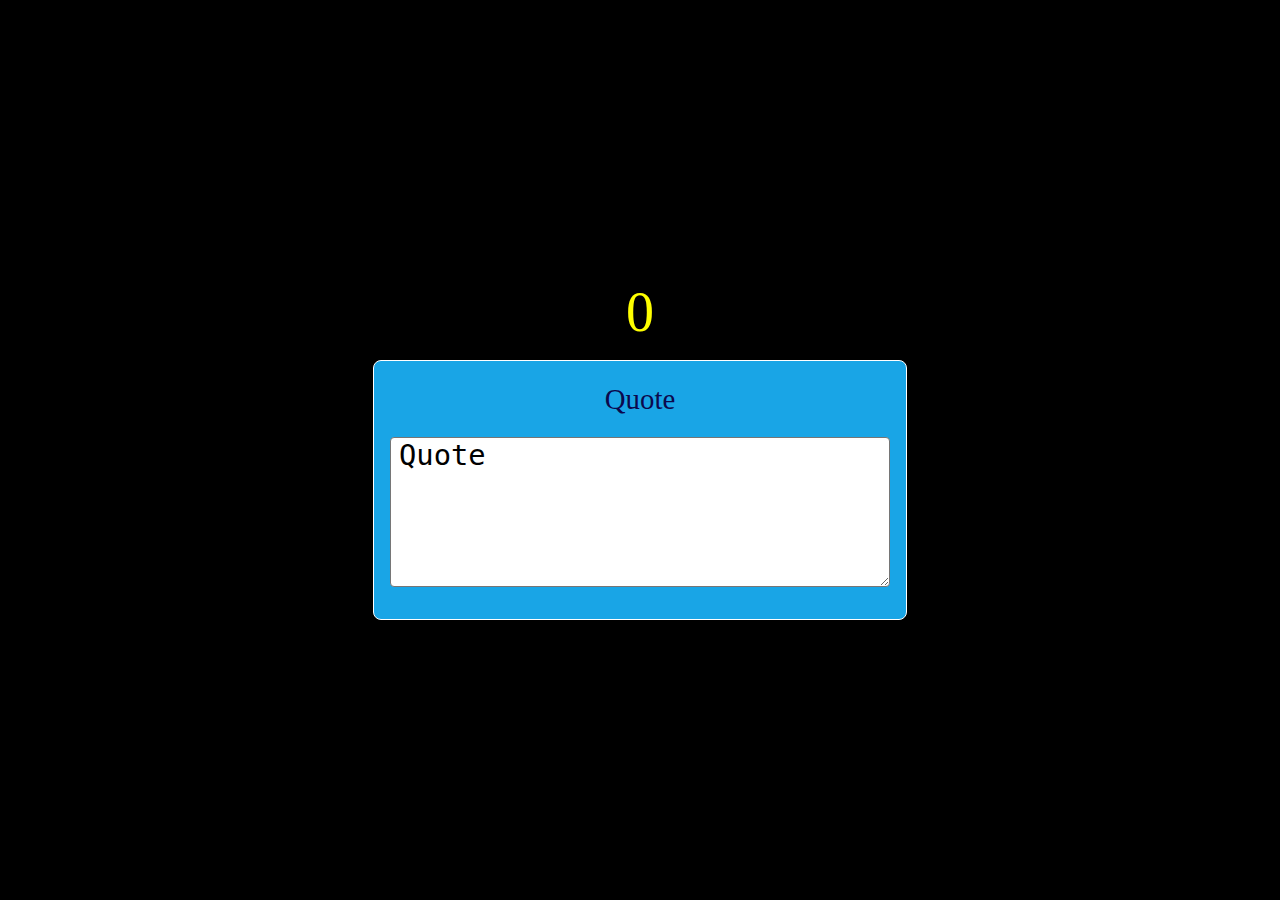
==== index.html @ 0e0c8bce "all done" ====
<!DOCTYPE html>
<html lang="en">

<head>
    <meta charset="UTF-8">
    <meta http-equiv="X-UA-Compatible" content="IE=edge">
    <meta name="viewport" content="width=device-width, initial-scale=1.0">
    <title>Speed Typing</title>
    <link rel="stylesheet" href="style.css">
</head>

<body>
    <div class="timer" id="timer">0</div>
    <div class="container">
        <div class="quote-display" id="quotedisplay">Quote</div>
        <textarea id="quoteinput" class="quote-input" row="5">Quote</textarea>
    </div>

    <script src="app.js"></script>
</body>
</html>
---- style.css ----
*,
*::after,
*::before {
    margin: 0;
    padding: 0;
    box-sizing: border-box;
}

body {
    display: flex;
    flex-direction: column;
    justify-content: center;
    align-items: center;
    height: 100vh;
    background-color: black;
    color: white;
}

.timer {
    font-size: 3.5rem;
    margin-bottom: 1rem;
    color: yellow;
}

.container {
    border:1px solid white;
    padding:1rem;
    border-radius: 0.5rem;
    background:rgba(28, 183, 255, 0.9);
    display: flex;
    flex-direction: column;
    
}
.quote-display{
    margin-bottom: 1rem;
    width:500px;
    font-size: 1.8rem;
    padding:0.35rem;
    color:rgb(12, 8, 77);
    text-align: center;
}
.quote-input{
    border-radius: 0.25rem;
    padding-left: 0.5rem;
    margin-bottom: 1rem;
    width: 500px;
    height:150px;
    font-size: 1.8rem;
}
.correct{
    color:rgb(0, 245, 0);
}
.incorrect{
    color:rgb(248, 63, 63);
    text-decoration: underline;
}
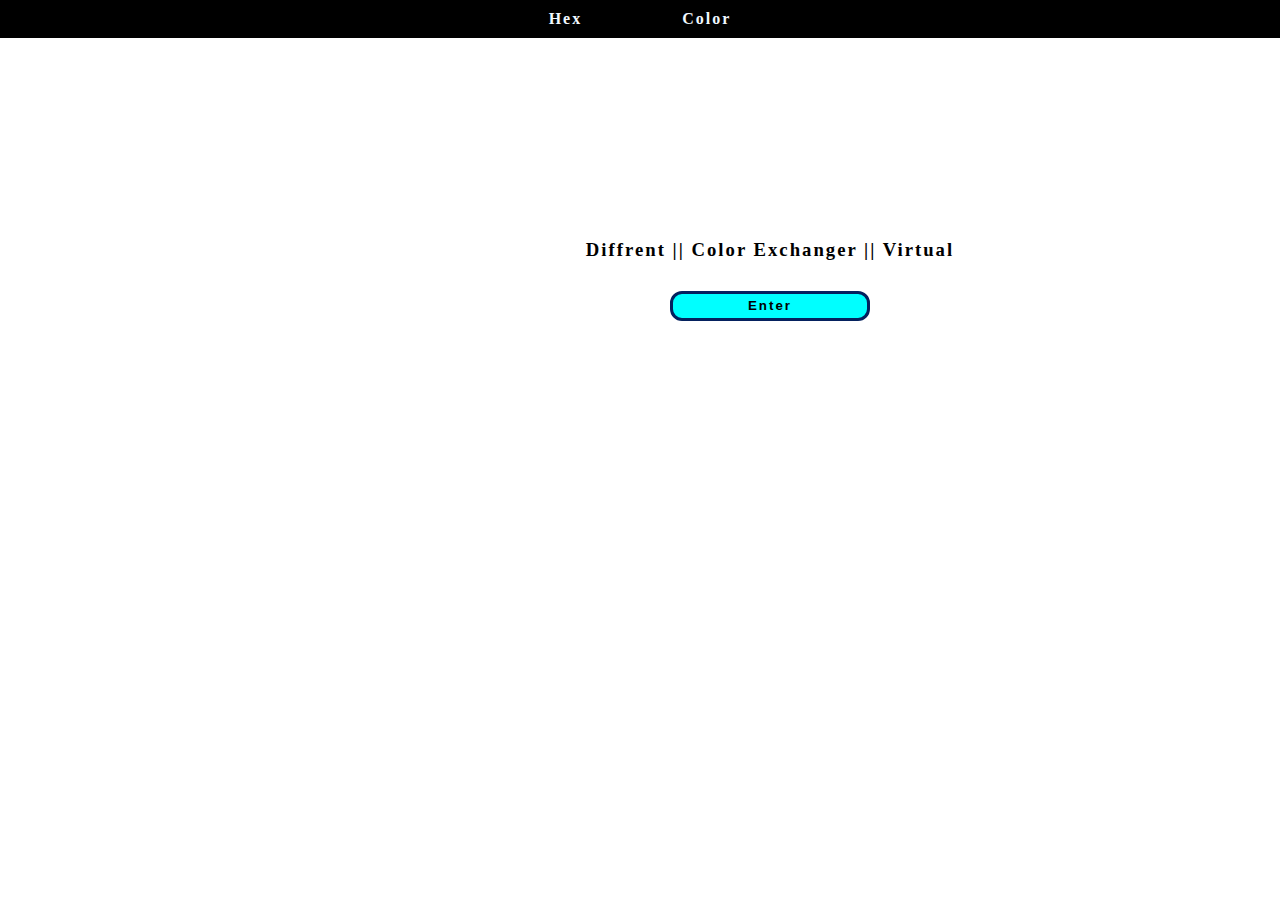
==== commit 657efdc5: "done" ====
--- a/index.html
+++ b/index.html
@@ -1,21 +1,29 @@
-<!DOCTYPE html>
-<html lang="en">
-
-<head>
-    <meta charset="UTF-8">
-    <meta http-equiv="X-UA-Compatible" content="IE=edge">
-    <meta name="viewport" content="width=device-width, initial-scale=1.0">
-    <title>Speed Typing</title>
-    <link rel="stylesheet" href="style.css">
-</head>
-
-<body>
-    <div class="timer" id="timer">0</div>
-    <div class="container">
-        <div class="quote-display" id="quotedisplay">Quote</div>
-        <textarea id="quoteinput" class="quote-input" row="5">Quote</textarea>
-    </div>
-
-    <script src="app.js"></script>
-</body>
-</html>+<!DOCTYPE html>
+<html lang="en">
+  <head>
+    <meta charset="UTF-8" />
+    <meta http-equiv="X-UA-Compatible" content="IE=edge" />
+    <meta name="viewport" content="width=device-width, initial-scale=1.0" />
+    <title>Color Fliper</title>
+    <link rel="stylesheet" href="style.css" />
+  </head>
+  <body>
+    <nav>
+      <ul>
+        <li><a href="">Hex</a></li>
+        <li><a href="">Color</a></li>
+      </ul>
+    </nav>
+    <main>
+      <div class="container">
+        <h3 class="header">
+          Diffrent || <span class="color">Color Exchanger</span> || Virtual
+        </h3>
+        <div class="container1">
+          <button class='btnclass' id="btn">Enter</button>
+        </div>
+      </div>
+    </main>
+    <script src="script.js"></script>
+  </body>
+</html>
--- a/style.css
+++ b/style.css
@@ -1,56 +1,71 @@
-*,
-*::after,
-*::before {
+* {
     margin: 0;
     padding: 0;
     box-sizing: border-box;
 }
 
-body {
+nav {
+    background-color: black;
+    color: aliceblue;
+}
+
+nav ul {
     display: flex;
-    flex-direction: column;
+    flex-direction: row;
     justify-content: center;
     align-items: center;
-    height: 100vh;
-    background-color: black;
-    color: white;
 }
 
-.timer {
-    font-size: 3.5rem;
-    margin-bottom: 1rem;
-    color: yellow;
+nav ul li {
+    margin: 10px 50px;
+    list-style: none;
+
+}
+
+nav ul li a {
+    color: aliceblue;
+    text-decoration: none;
+    font-weight: bold;
+    letter-spacing: 2px;
+}
+
+#btn {
+    display: flex;
+    flex-direction: row;
+    justify-content: center;
+    align-items: center;
+    border-radius: 12px;
+    border: 3px solid rgb(4, 33, 94);
+    background-color: aqua;
+    font-weight: bold;
+    width: 200px;
+    height: 30px;
+    letter-spacing: 2px;
+
 }
 
 .container {
-    border:1px solid white;
-    padding:1rem;
-    border-radius: 0.5rem;
-    background:rgba(28, 183, 255, 0.9);
+    border: 3px solid white;
+    /*/background-color: black;
+    //color: aliceblue;*/
+    height: 100px;
+    width: 600px;
     display: flex;
     flex-direction: column;
+    border-radius: 12px;
+    justify-content: center;
+    align-items: center;
+    margin: 15% 25%;
+    letter-spacing: 2px;
+    transform: translateX(25%);
+
+}
+
+.container1 {
+
+    margin-top: 5%;
+}
+
+.color {
     
-}
-.quote-display{
-    margin-bottom: 1rem;
-    width:500px;
-    font-size: 1.8rem;
-    padding:0.35rem;
-    color:rgb(12, 8, 77);
-    text-align: center;
-}
-.quote-input{
-    border-radius: 0.25rem;
-    padding-left: 0.5rem;
-    margin-bottom: 1rem;
-    width: 500px;
-    height:150px;
-    font-size: 1.8rem;
-}
-.correct{
-    color:rgb(0, 245, 0);
-}
-.incorrect{
-    color:rgb(248, 63, 63);
-    text-decoration: underline;
 }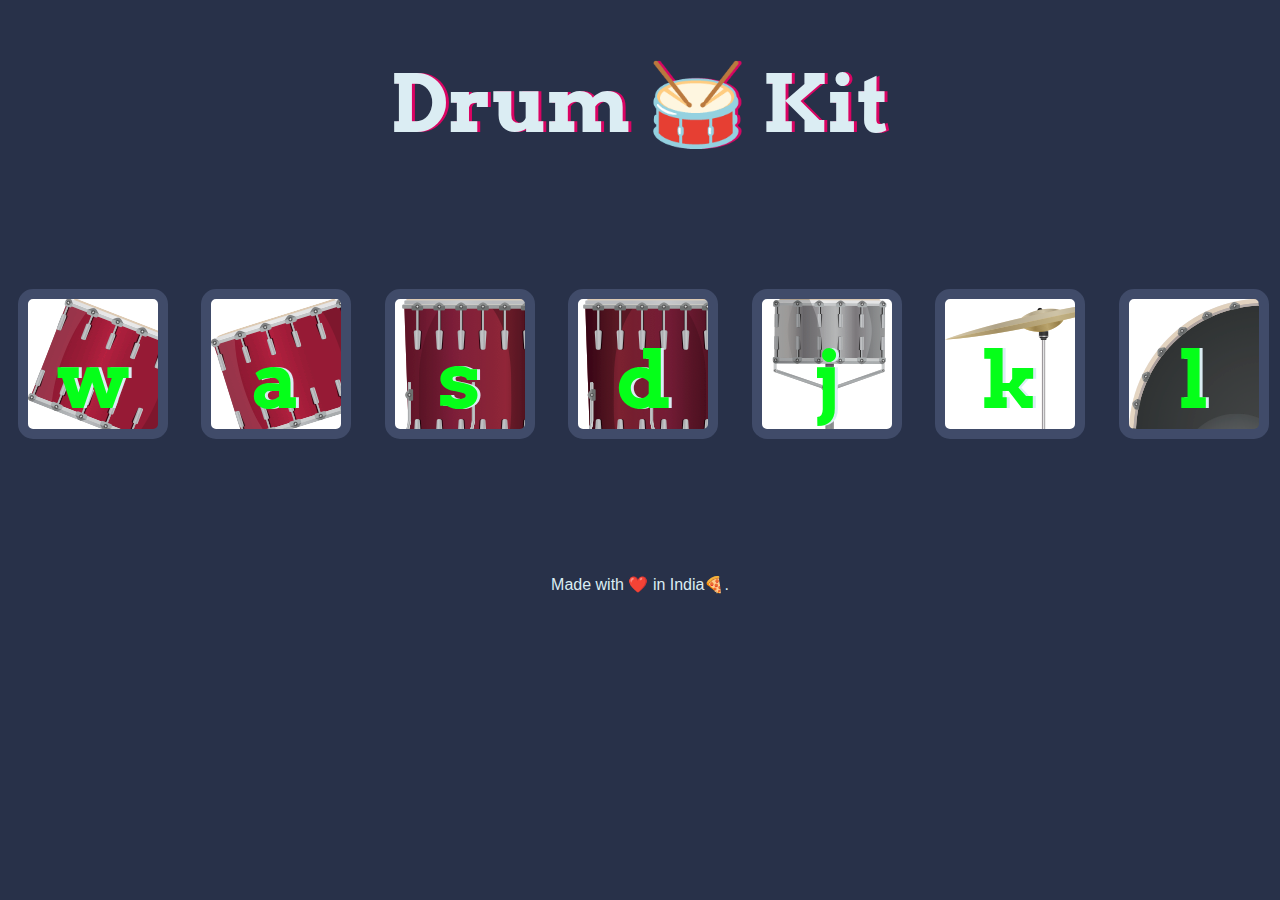
==== commit 2c3d0174: "added" ====
--- a/index.html
+++ b/index.html
@@ -1,29 +1,31 @@
 <!DOCTYPE html>
-<html lang="en">
-  <head>
-    <meta charset="UTF-8" />
-    <meta http-equiv="X-UA-Compatible" content="IE=edge" />
-    <meta name="viewport" content="width=device-width, initial-scale=1.0" />
-    <title>Color Fliper</title>
-    <link rel="stylesheet" href="style.css" />
-  </head>
-  <body>
-    <nav>
-      <ul>
-        <li><a href="">Hex</a></li>
-        <li><a href="">Color</a></li>
-      </ul>
-    </nav>
-    <main>
-      <div class="container">
-        <h3 class="header">
-          Diffrent || <span class="color">Color Exchanger</span> || Virtual
-        </h3>
-        <div class="container1">
-          <button class='btnclass' id="btn">Enter</button>
-        </div>
-      </div>
-    </main>
-    <script src="script.js"></script>
-  </body>
-</html>
+<html lang="en" dir="ltr">
+
+<head>
+  <meta charset="utf-8">
+  <title>Drum Kit</title>
+  <link rel="stylesheet" href="styles.css">
+  <link href="https://fonts.googleapis.com/css?family=Arvo" rel="stylesheet">
+</head>
+
+<body>
+
+  <h1 id="title">Drum 🥁 Kit</h1>
+  <div class="set">
+    <button class="w drum">w</button>
+    <button class="a drum">a</button>
+    <button class="s drum">s</button>
+    <button class="d drum">d</button> 
+    <button class="j drum">j</button>
+    <button class="k drum">k</button>
+    <button class="l drum">l</button> 
+  </div>
+
+
+  <script src="index.js"></script>
+</body>
+<footer>
+  Made with ❤️ in India🍕.
+</footer>
+
+</html>
--- a/styles.css
+++ b/styles.css
@@ -0,0 +1,95 @@
+body {
+  text-align: center;
+  background-color: #283149;
+}
+
+h1 {
+  font-size: 5rem;
+  color: #DBEDF3;
+  font-family: "Arvo", cursive;
+  text-shadow: 3px 0 #DA0463;
+
+}
+
+footer {
+  color: #DBEDF3;
+  font-family: sans-serif;
+}
+
+.w {
+  background-image: url("images/tom1.png");
+}
+
+.a {
+  background-image: url("images/tom2.png");
+  
+}
+
+.s {
+  background-image: url("images/tom3.png");
+  
+}
+
+.d {
+  background-image: url("images/tom4.png");
+  
+}
+
+.j {
+  background-image: url("images/snare.png");
+  
+}
+
+.k {
+  background-image: url("images/crash.png");
+  
+}
+
+.l {
+  background-image: url("images/kick.png");
+
+}
+
+.set {
+  margin: 10% auto;
+  display: grid;
+  grid-template-columns: repeat(auto-fit, minmax(150px, 1fr));
+  grid-gap:20px;
+}
+
+.game-over {
+  background-color: red;
+  opacity: 0.8;
+}
+
+.pressed {
+  box-shadow: 0 3px 4px 0 #DBEDF3;
+  opacity: 0.5;
+}
+
+.red {
+  color: red;
+}
+
+.drum {
+  outline: none;
+  border: 10px solid #404B69;
+  font-size: 5rem;
+  font-family: 'Arvo', cursive;
+  line-height: 2;
+  font-weight: 900;
+  color: #05ff19;
+  text-shadow: 3px 0 #DBEDF3;
+  border-radius: 15px;
+  display:inline-block;
+  width: 150px;
+  height: 150px;
+  text-align: center;
+  margin: 10px;
+  background-color: white;
+}
+
+.pressed{
+  box-shadow: 0 3px 4px 0 yellow;
+  opacity:0.6;
+}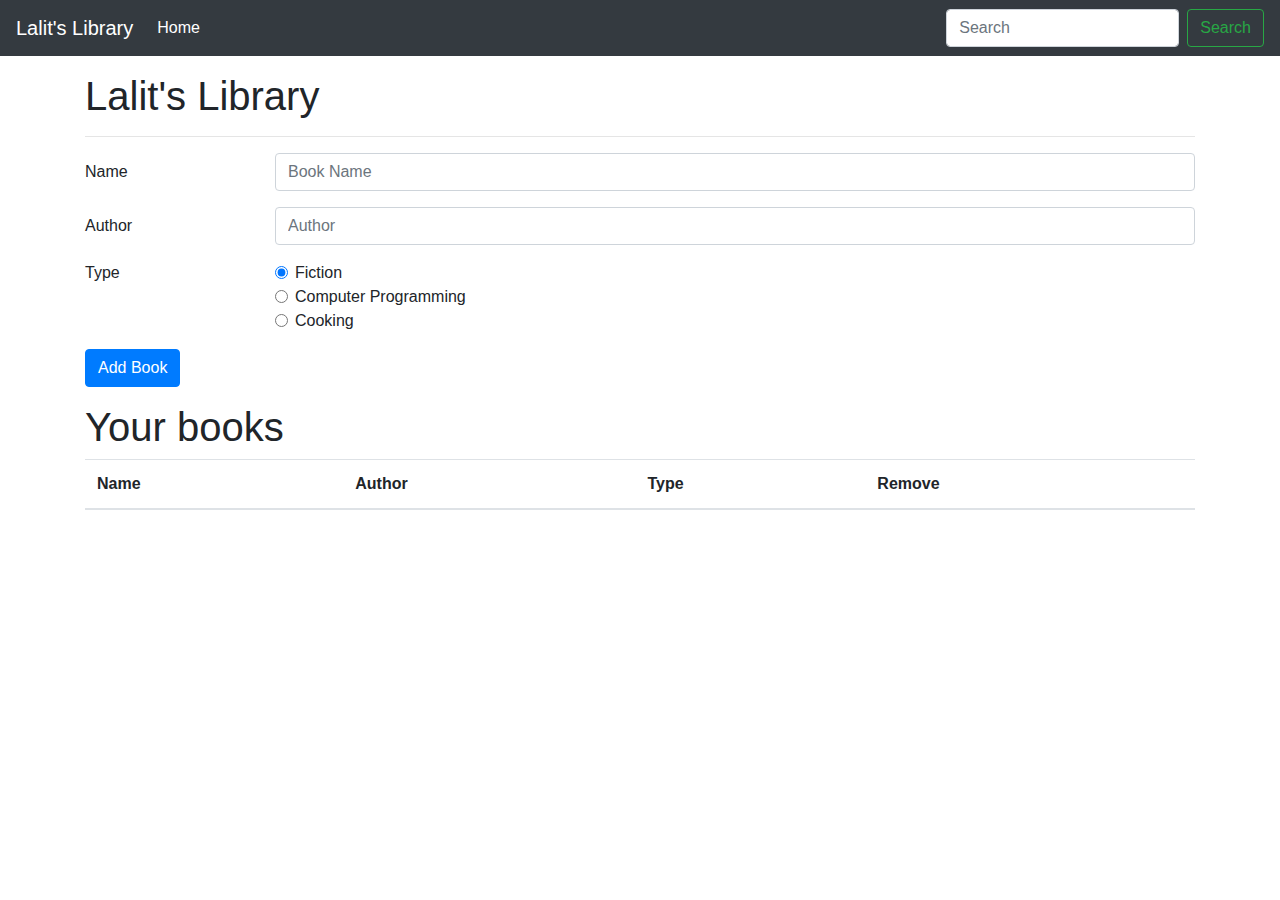
==== commit ca1a3d00: "added" ====
--- a/index.html
+++ b/index.html
@@ -1,31 +1,127 @@
-<!DOCTYPE html>
-<html lang="en" dir="ltr">
+<!doctype html>
+<html lang="en">
 
 <head>
-  <meta charset="utf-8">
-  <title>Drum Kit</title>
-  <link rel="stylesheet" href="styles.css">
-  <link href="https://fonts.googleapis.com/css?family=Arvo" rel="stylesheet">
+    <!-- Required meta tags -->
+    <meta charset="utf-8">
+    <meta name="viewport" content="width=device-width, initial-scale=1, shrink-to-fit=no">
+
+    <!-- Bootstrap CSS -->
+    <link rel="stylesheet" href="https://stackpath.bootstrapcdn.com/bootstrap/4.3.1/css/bootstrap.min.css"
+        integrity="sha384-ggOyR0iXCbMQv3Xipma34MD+dH/1fQ784/j6cY/iJTQUOhcWr7x9JvoRxT2MZw1T" crossorigin="anonymous">
+
+    <title>Welcome to Harry Potter Library</title>
 </head>
 
 <body>
+    <nav class="navbar navbar-expand-lg navbar-dark bg-dark">
+        <a class="navbar-brand" href="#">Lalit's Library</a>
+        <button class="navbar-toggler" type="button" data-toggle="collapse" data-target="#navbarSupportedContent"
+            aria-controls="navbarSupportedContent" aria-expanded="false" aria-label="Toggle navigation">
+            <span class="navbar-toggler-icon"></span>
+        </button>
 
-  <h1 id="title">Drum 🥁 Kit</h1>
-  <div class="set">
-    <button class="w drum">w</button>
-    <button class="a drum">a</button>
-    <button class="s drum">s</button>
-    <button class="d drum">d</button> 
-    <button class="j drum">j</button>
-    <button class="k drum">k</button>
-    <button class="l drum">l</button> 
-  </div>
+        <div class="collapse navbar-collapse" id="navbarSupportedContent">
+            <ul class="navbar-nav mr-auto">
+                <li class="nav-item active">
+                    <a class="nav-link" href="#">Home <span class="sr-only">(current)</span></a>
+                </li>
+
+            </ul>
+            <form class="form-inline my-2 my-lg-0">
+                <input class="form-control mr-sm-2" id="searchTxt" type="search" placeholder="Search"
+                    aria-label="Search">
+                <button class="btn btn-outline-success my-2 my-sm-0" type="submit">Search</button>
+            </form>
+        </div>
+    </nav>
+
+    <div id="message"></div>
 
 
-  <script src="index.js"></script>
+    <div class="container my-3">
+        <h1>Lalit's Library</h1>
+        <hr>
+        <form id="libraryForm">
+            <div class="form-group row">
+                <label for="bookName" class="col-sm-2 col-form-label">Name</label>
+                <div class="col-sm-10">
+                    <input type="text" class="form-control" id="bookName" placeholder="Book Name">
+                </div>
+            </div>
+            <div class="form-group row">
+                <label for="Author" class="col-sm-2 col-form-label">Author</label>
+                <div class="col-sm-10">
+                    <input type="text" class="form-control" id="author" placeholder="Author">
+                </div>
+            </div>
+            <fieldset class="form-group">
+                <div class="row">
+                    <legend class="col-form-label col-sm-2 pt-0">Type</legend>
+                    <div class="col-sm-10">
+                        <div class="form-check">
+                            <input class="form-check-input" type="radio" name="type" id="fiction" value="fiction"
+                                checked>
+                            <label class="form-check-label" for="fiction">
+                                Fiction
+                            </label>
+                        </div>
+                        <div class="form-check">
+                            <input class="form-check-input" type="radio" name="type" id="programming"
+                                value="programming">
+                            <label class="form-check-label" for="programming">
+                                Computer Programming
+                            </label>
+                        </div>
+                        <div class="form-check disabled">
+                            <input class="form-check-input" type="radio" name="type" id="cooking" value="cooking">
+                            <label class="form-check-label" for="cooking">
+                                Cooking
+                            </label>
+                        </div>
+                    </div>
+                </div>
+            </fieldset>
+
+            <div class="form-group row">
+                <div class="col-sm-10">
+                    <button type="submit" class="btn btn-primary">Add Book</button>
+                </div>
+            </div>
+        </form>
+
+        <div id="table">
+            <h1>Your books</h1>
+
+            <table class="table table-striped">
+                <thead>
+                    <tr>
+                        <th scope="col">Name</th>
+                        <th scope="col">Author</th>
+                        <th scope="col">Type</th>
+                        <th scope="col">Remove</th>
+                    </tr>
+                </thead>
+                <tbody id='tableBody'>
+
+                </tbody>
+            </table>
+        </div>
+    </div>
+
+    <script src="most.js"></script>
+    <!-- Optional JavaScript -->
+    <!-- jQuery first, then Popper.js, then Bootstrap JS -->
+    <!-- <script src="index.js"></script> -->
+    <script src="https://code.jquery.com/jquery-3.3.1.slim.min.js"
+        integrity="sha384-q8i/X+965DzO0rT7abK41JStQIAqVgRVzpbzo5smXKp4YfRvH+8abtTE1Pi6jizo" crossorigin="anonymous">
+    </script>
+    <script src="https://cdnjs.cloudflare.com/ajax/libs/popper.js/1.14.7/umd/popper.min.js"
+        integrity="sha384-UO2eT0CpHqdSJQ6hJty5KVphtPhzWj9WO1clHTMGa3JDZwrnQq4sF86dIHNDz0W1" crossorigin="anonymous">
+    </script>
+    <script src="https://stackpath.bootstrapcdn.com/bootstrap/4.3.1/js/bootstrap.min.js"
+        integrity="sha384-JjSmVgyd0p3pXB1rRibZUAYoIIy6OrQ6VrjIEaFf/nJGzIxFDsf4x0xIM+B07jRM" crossorigin="anonymous">
+    </script>
 </body>
-<footer>
-  Made with ❤️ in India🍕.
-</footer>
 
 </html>
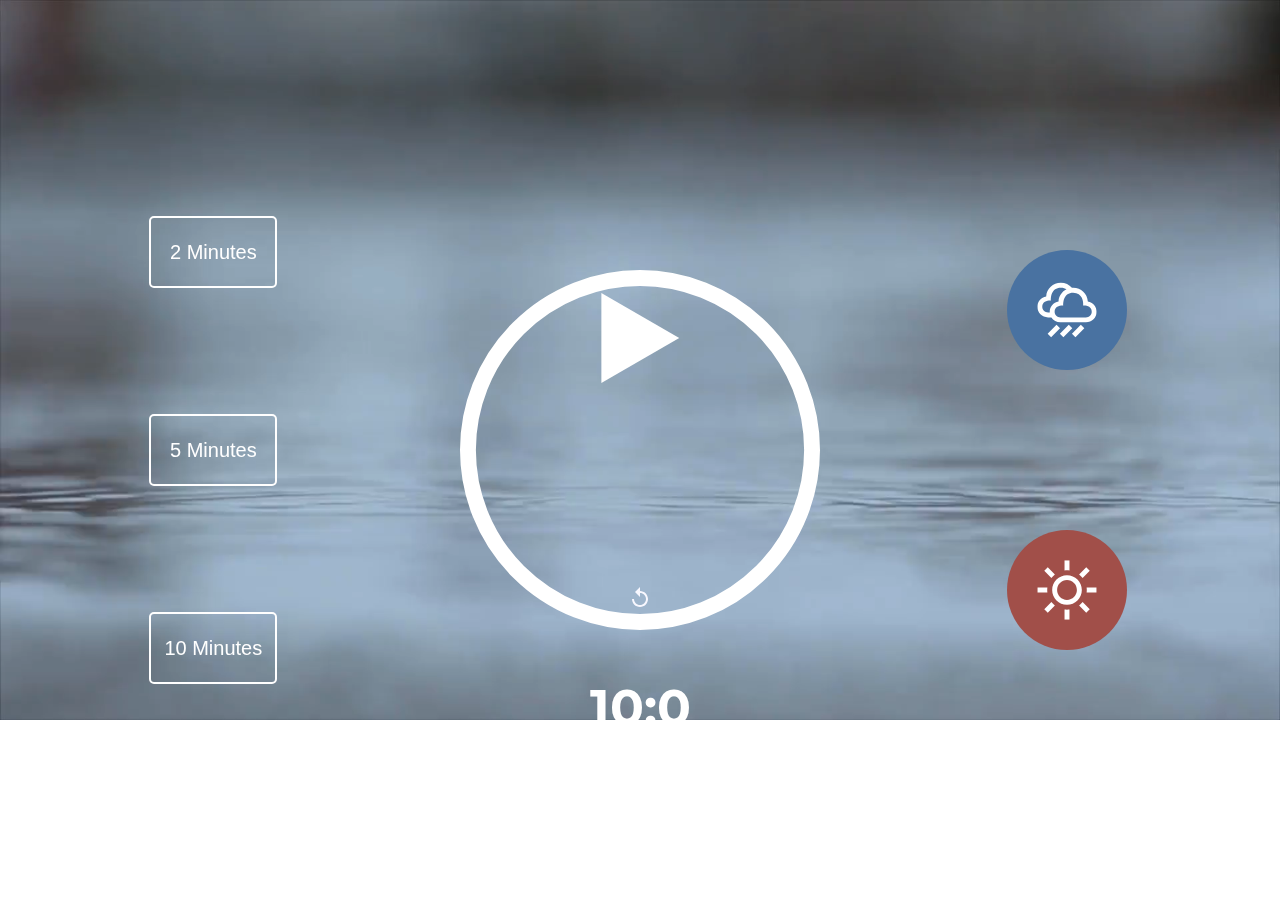
==== commit 5e8449fc: "added" ====
--- a/index.html
+++ b/index.html
@@ -1,127 +1,46 @@
-<!doctype html>
-<html lang="en">
-
-<head>
-    <!-- Required meta tags -->
-    <meta charset="utf-8">
-    <meta name="viewport" content="width=device-width, initial-scale=1, shrink-to-fit=no">
-
-    <!-- Bootstrap CSS -->
-    <link rel="stylesheet" href="https://stackpath.bootstrapcdn.com/bootstrap/4.3.1/css/bootstrap.min.css"
-        integrity="sha384-ggOyR0iXCbMQv3Xipma34MD+dH/1fQ784/j6cY/iJTQUOhcWr7x9JvoRxT2MZw1T" crossorigin="anonymous">
-
-    <title>Welcome to Harry Potter Library</title>
-</head>
-
-<body>
-    <nav class="navbar navbar-expand-lg navbar-dark bg-dark">
-        <a class="navbar-brand" href="#">Lalit's Library</a>
-        <button class="navbar-toggler" type="button" data-toggle="collapse" data-target="#navbarSupportedContent"
-            aria-controls="navbarSupportedContent" aria-expanded="false" aria-label="Toggle navigation">
-            <span class="navbar-toggler-icon"></span>
-        </button>
-
-        <div class="collapse navbar-collapse" id="navbarSupportedContent">
-            <ul class="navbar-nav mr-auto">
-                <li class="nav-item active">
-                    <a class="nav-link" href="#">Home <span class="sr-only">(current)</span></a>
-                </li>
-
-            </ul>
-            <form class="form-inline my-2 my-lg-0">
-                <input class="form-control mr-sm-2" id="searchTxt" type="search" placeholder="Search"
-                    aria-label="Search">
-                <button class="btn btn-outline-success my-2 my-sm-0" type="submit">Search</button>
-            </form>
-        </div>
-    </nav>
-
-    <div id="message"></div>
-
-
-    <div class="container my-3">
-        <h1>Lalit's Library</h1>
-        <hr>
-        <form id="libraryForm">
-            <div class="form-group row">
-                <label for="bookName" class="col-sm-2 col-form-label">Name</label>
-                <div class="col-sm-10">
-                    <input type="text" class="form-control" id="bookName" placeholder="Book Name">
-                </div>
-            </div>
-            <div class="form-group row">
-                <label for="Author" class="col-sm-2 col-form-label">Author</label>
-                <div class="col-sm-10">
-                    <input type="text" class="form-control" id="author" placeholder="Author">
-                </div>
-            </div>
-            <fieldset class="form-group">
-                <div class="row">
-                    <legend class="col-form-label col-sm-2 pt-0">Type</legend>
-                    <div class="col-sm-10">
-                        <div class="form-check">
-                            <input class="form-check-input" type="radio" name="type" id="fiction" value="fiction"
-                                checked>
-                            <label class="form-check-label" for="fiction">
-                                Fiction
-                            </label>
-                        </div>
-                        <div class="form-check">
-                            <input class="form-check-input" type="radio" name="type" id="programming"
-                                value="programming">
-                            <label class="form-check-label" for="programming">
-                                Computer Programming
-                            </label>
-                        </div>
-                        <div class="form-check disabled">
-                            <input class="form-check-input" type="radio" name="type" id="cooking" value="cooking">
-                            <label class="form-check-label" for="cooking">
-                                Cooking
-                            </label>
-                        </div>
-                    </div>
-                </div>
-            </fieldset>
-
-            <div class="form-group row">
-                <div class="col-sm-10">
-                    <button type="submit" class="btn btn-primary">Add Book</button>
-                </div>
-            </div>
-        </form>
-
-        <div id="table">
-            <h1>Your books</h1>
-
-            <table class="table table-striped">
-                <thead>
-                    <tr>
-                        <th scope="col">Name</th>
-                        <th scope="col">Author</th>
-                        <th scope="col">Type</th>
-                        <th scope="col">Remove</th>
-                    </tr>
-                </thead>
-                <tbody id='tableBody'>
-
-                </tbody>
-            </table>
-        </div>
-    </div>
-
-    <script src="most.js"></script>
-    <!-- Optional JavaScript -->
-    <!-- jQuery first, then Popper.js, then Bootstrap JS -->
-    <!-- <script src="index.js"></script> -->
-    <script src="https://code.jquery.com/jquery-3.3.1.slim.min.js"
-        integrity="sha384-q8i/X+965DzO0rT7abK41JStQIAqVgRVzpbzo5smXKp4YfRvH+8abtTE1Pi6jizo" crossorigin="anonymous">
-    </script>
-    <script src="https://cdnjs.cloudflare.com/ajax/libs/popper.js/1.14.7/umd/popper.min.js"
-        integrity="sha384-UO2eT0CpHqdSJQ6hJty5KVphtPhzWj9WO1clHTMGa3JDZwrnQq4sF86dIHNDz0W1" crossorigin="anonymous">
-    </script>
-    <script src="https://stackpath.bootstrapcdn.com/bootstrap/4.3.1/js/bootstrap.min.js"
-        integrity="sha384-JjSmVgyd0p3pXB1rRibZUAYoIIy6OrQ6VrjIEaFf/nJGzIxFDsf4x0xIM+B07jRM" crossorigin="anonymous">
-    </script>
-</body>
-
-</html>
+<!DOCTYPE html>
+<html lang="en">
+  <head>
+    <meta charset="UTF-8" />
+    <meta name="viewport" content="width=device-width, initial-scale=1.0" />
+    <meta http-equiv="X-UA-Compatible" content="ie=edge" />
+    <link href="https://fonts.googleapis.com/css?family=Montserrat" rel="stylesheet">
+    <link rel="stylesheet" href="./style.css" />
+    <title>Audio App</title>
+  </head>
+  <body>
+    <div class="app">
+      <div class="vid-container">
+        <video loop >
+          <source src="./video/rain.mp4"  type="video/mp4">
+        </video>
+        </div>
+        <div class="time-select">
+          <button data-time="10">2 Minutes</button>
+          <button data-time="300" class="medium-mins">5 Minutes</button>
+          <button data-time="600" class="long-mins">10 Minutes</button>
+        </div>
+        <div class="player-container">
+            <audio class="song">
+                <source src="./sounds/rain.mp3" />
+              </audio>
+              <img src="./svg/play.svg" class="play"></img>
+              <svg class="track-outline" width="453" height="453" viewBox="0 0 453 453" fill="none" xmlns="http://www.w3.org/2000/svg">
+                <circle cx="226.5" cy="226.5" r="216.5" stroke="white" stroke-width="20"/>
+                </svg>
+              <svg class="moving-outline" width="453" height="453" viewBox="0 0 453 453" fill="none" xmlns="http://www.w3.org/2000/svg">
+                <circle cx="226.5" cy="226.5" r="216.5" stroke="#018EBA" stroke-width="20"/>
+                </svg>
+              <img src="./svg/replay.svg" class="replay"></img>
+            
+                <h3 class="time-display">0:00</h3>      
+      </div>
+      <div class="sound-picker">
+        <button data-sound="./sounds/rain.mp3" data-video="./video/rain.mp4" ><img src="./svg/rain.svg" alt=""></button>
+        <button data-sound="./sounds/beach.mp3" data-video="./video/beach.mp4"><img src="./svg/beach.svg" alt=""></button>
+      </div>
+    </div>
+
+    <script src="app.js"></script>
+  </body>
+</html>--- a/style.css
+++ b/style.css
@@ -0,0 +1,93 @@
+* {
+  margin: 0;
+  padding: 0;
+  box-sizing: border-box;
+}
+
+.app {
+  height: 100vh;
+  display: flex;
+  justify-content: space-evenly;
+  align-items: center;
+  font-family: "Montserrat", sans-serif;
+}
+
+.time-select,
+.sound-picker {
+  height: 80%;
+  display: flex;
+  justify-content: space-evenly;
+  align-items: center;
+  flex-direction: column;
+  flex: 1;
+}
+.time-select button,
+.sound-picker button {
+  color: white;
+  width: 30%;
+  height: 10%;
+  background: none;
+  font-size: 20px;
+  border-radius: 5px;
+  cursor: pointer;
+  border: 2px solid white;
+  transition: all 0.5s ease;
+}
+
+.sound-picker button {
+  border: none;
+  height: 120px;
+  width: 120px;
+  padding: 30px;
+  border-radius: 50%;
+}
+.sound-picker button:nth-child(1) {
+  background: #4972a1;
+}
+.sound-picker button:nth-child(2) {
+  background: #a14f49;
+}
+.sound-picker button img {
+  height: 100%;
+}
+
+.time-select button:hover {
+  background: white;
+  color: black;
+}
+
+.player-container {
+  position: relative;
+  height: 80%;
+  display: flex;
+  justify-content: space-evenly;
+  align-items: center;
+  flex-direction: column;
+  flex: 1;
+}
+
+.player-container svg {
+  position: absolute;
+  height: 50%;
+  top: 50%;
+  left: 50%;
+  transform: translate(-50%, -50%) rotate(-90deg);
+  pointer-events: none;
+}
+.player-container svg circle {
+  transition: all 0.2s ease-in-out;
+}
+.time-display {
+  color: white;
+  position: absolute;
+  font-size: 50px;
+  bottom: 10%;
+}
+
+video {
+  position: fixed;
+  top: 0%;
+  left: 0%;
+  width: 100%;
+  z-index: -10;
+}
